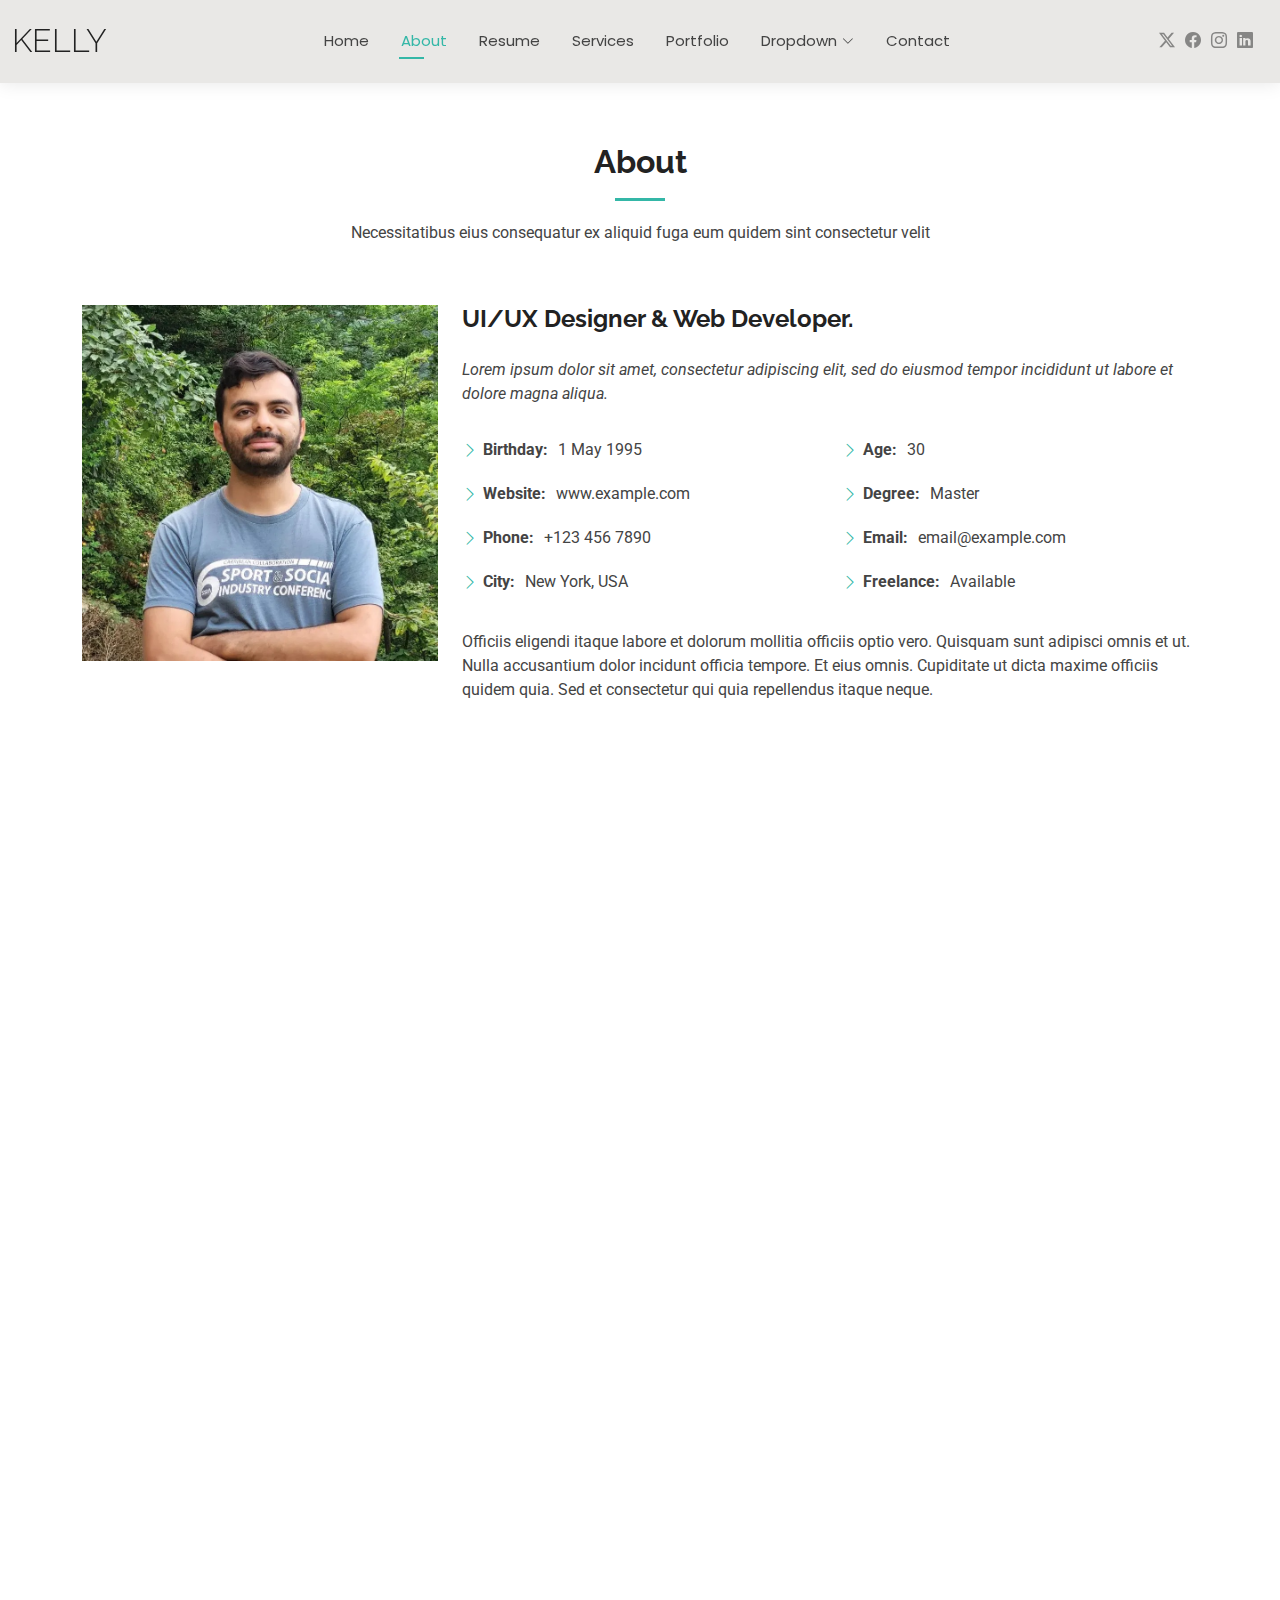
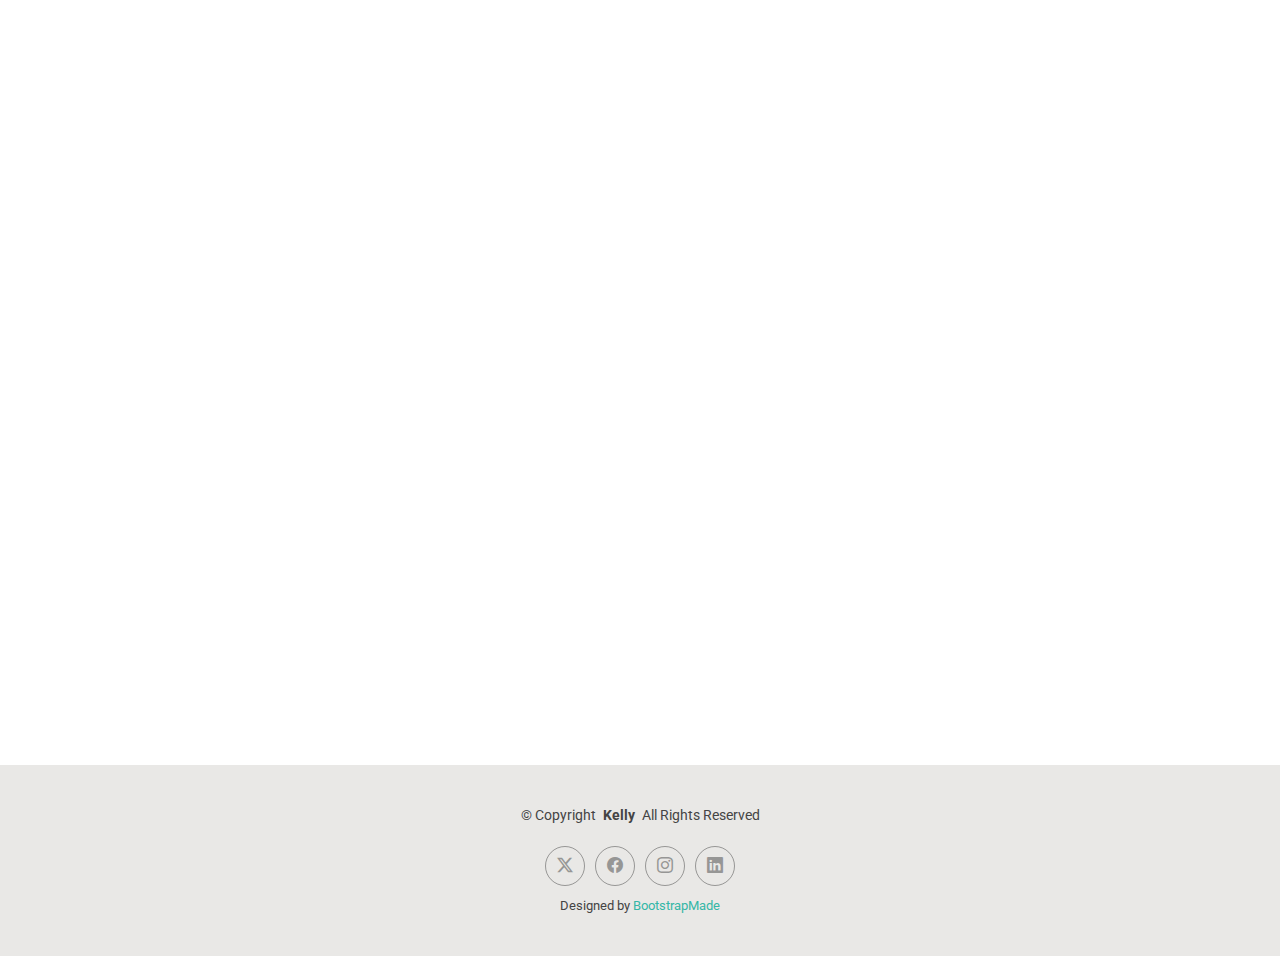
==== about.html @ cb3ef209 "." ====
<!DOCTYPE html>
<html lang="en">

<head>
  <meta charset="utf-8">
  <meta content="width=device-width, initial-scale=1.0" name="viewport">
  <title>About - Kelly Bootstrap Template</title>
  <meta name="description" content="">
  <meta name="keywords" content="">

  <!-- Favicons -->
  <link href="assets/img/favicon.png" rel="icon">
  <link href="assets/img/apple-touch-icon.png" rel="apple-touch-icon">

  <!-- Fonts -->
  <link href="https://fonts.googleapis.com" rel="preconnect">
  <link href="https://fonts.gstatic.com" rel="preconnect" crossorigin>
  <link href="https://fonts.googleapis.com/css2?family=Roboto:ital,wght@0,100;0,300;0,400;0,500;0,700;0,900;1,100;1,300;1,400;1,500;1,700;1,900&family=Poppins:ital,wght@0,100;0,200;0,300;0,400;0,500;0,600;0,700;0,800;0,900;1,100;1,200;1,300;1,400;1,500;1,600;1,700;1,800;1,900&family=Raleway:ital,wght@0,100;0,200;0,300;0,400;0,500;0,600;0,700;0,800;0,900;1,100;1,200;1,300;1,400;1,500;1,600;1,700;1,800;1,900&display=swap" rel="stylesheet">

  <!-- Vendor CSS Files -->
  <link href="assets/vendor/bootstrap/css/bootstrap.min.css" rel="stylesheet">
  <link href="assets/vendor/bootstrap-icons/bootstrap-icons.css" rel="stylesheet">
  <link href="assets/vendor/aos/aos.css" rel="stylesheet">
  <link href="assets/vendor/swiper/swiper-bundle.min.css" rel="stylesheet">
  <link href="assets/vendor/glightbox/css/glightbox.min.css" rel="stylesheet">

  <!-- Main CSS File -->
  <link href="assets/css/main.css" rel="stylesheet">

  <!-- =======================================================
  * Template Name: Kelly
  * Template URL: https://bootstrapmade.com/kelly-free-bootstrap-cv-resume-html-template/
  * Updated: Aug 07 2024 with Bootstrap v5.3.3
  * Author: BootstrapMade.com
  * License: https://bootstrapmade.com/license/
  ======================================================== -->
</head>

<body class="about-page">

  <header id="header" class="header d-flex align-items-center light-background sticky-top">
    <div class="container-fluid position-relative d-flex align-items-center justify-content-between">

      <a href="index.html" class="logo d-flex align-items-center me-auto me-xl-0">
        <!-- Uncomment the line below if you also wish to use an image logo -->
        <!-- <img src="assets/img/logo.png" alt=""> -->
        <h1 class="sitename">Kelly</h1>
      </a>

      <nav id="navmenu" class="navmenu">
        <ul>
          <li><a href="index.html">Home</a></li>
          <li><a href="about.html" class="active">About</a></li>
          <li><a href="resume.html">Resume</a></li>
          <li><a href="services.html">Services</a></li>
          <li><a href="portfolio.html">Portfolio</a></li>
          <li class="dropdown"><a href="#"><span>Dropdown</span> <i class="bi bi-chevron-down toggle-dropdown"></i></a>
            <ul>
              <li><a href="#">Dropdown 1</a></li>
              <li class="dropdown"><a href="#"><span>Deep Dropdown</span> <i class="bi bi-chevron-down toggle-dropdown"></i></a>
                <ul>
                  <li><a href="#">Deep Dropdown 1</a></li>
                  <li><a href="#">Deep Dropdown 2</a></li>
                  <li><a href="#">Deep Dropdown 3</a></li>
                  <li><a href="#">Deep Dropdown 4</a></li>
                  <li><a href="#">Deep Dropdown 5</a></li>
                </ul>
              </li>
              <li><a href="#">Dropdown 2</a></li>
              <li><a href="#">Dropdown 3</a></li>
              <li><a href="#">Dropdown 4</a></li>
            </ul>
          </li>
          <li><a href="contact.html">Contact</a></li>
        </ul>
        <i class="mobile-nav-toggle d-xl-none bi bi-list"></i>
      </nav>

      <div class="header-social-links">
        <a href="#" class="twitter"><i class="bi bi-twitter-x"></i></a>
        <a href="#" class="facebook"><i class="bi bi-facebook"></i></a>
        <a href="#" class="instagram"><i class="bi bi-instagram"></i></a>
        <a href="#" class="linkedin"><i class="bi bi-linkedin"></i></a>
      </div>

    </div>
  </header>

  <main class="main">

    <!-- About Section -->
    <section id="about" class="about section">

      <!-- Section Title -->
      <div class="container section-title" data-aos="fade-up">
        <h2>About</h2>
        <p>Necessitatibus eius consequatur ex aliquid fuga eum quidem sint consectetur velit</p>
      </div><!-- End Section Title -->

      <div class="container" data-aos="fade-up" data-aos-delay="100">

        <div class="row gy-4 justify-content-center">
          <div class="col-lg-4">
            <img src="assets/img/profile-img.jpg" class="img-fluid" alt="">
          </div>
          <div class="col-lg-8 content">
            <h2>UI/UX Designer &amp; Web Developer.</h2>
            <p class="fst-italic py-3">
              Lorem ipsum dolor sit amet, consectetur adipiscing elit, sed do eiusmod tempor incididunt ut labore et dolore
              magna aliqua.
            </p>
            <div class="row">
              <div class="col-lg-6">
                <ul>
                  <li><i class="bi bi-chevron-right"></i> <strong>Birthday:</strong> <span>1 May 1995</span></li>
                  <li><i class="bi bi-chevron-right"></i> <strong>Website:</strong> <span>www.example.com</span></li>
                  <li><i class="bi bi-chevron-right"></i> <strong>Phone:</strong> <span>+123 456 7890</span></li>
                  <li><i class="bi bi-chevron-right"></i> <strong>City:</strong> <span>New York, USA</span></li>
                </ul>
              </div>
              <div class="col-lg-6">
                <ul>
                  <li><i class="bi bi-chevron-right"></i> <strong>Age:</strong> <span>30</span></li>
                  <li><i class="bi bi-chevron-right"></i> <strong>Degree:</strong> <span>Master</span></li>
                  <li><i class="bi bi-chevron-right"></i> <strong>Email:</strong> <span>email@example.com</span></li>
                  <li><i class="bi bi-chevron-right"></i> <strong>Freelance:</strong> <span>Available</span></li>
                </ul>
              </div>
            </div>
            <p class="py-3">
              Officiis eligendi itaque labore et dolorum mollitia officiis optio vero. Quisquam sunt adipisci omnis et ut. Nulla accusantium dolor incidunt officia tempore. Et eius omnis.
              Cupiditate ut dicta maxime officiis quidem quia. Sed et consectetur qui quia repellendus itaque neque.
            </p>
          </div>
        </div>

      </div>

    </section><!-- /About Section -->

    <!-- Skills Section -->
    <section id="skills" class="skills section">

      <!-- Section Title -->
      <div class="container section-title" data-aos="fade-up">
        <h2>Skills</h2>
        <p>Necessitatibus eius consequatur ex aliquid fuga eum quidem sint consectetur velit</p>
      </div><!-- End Section Title -->

      <div class="container" data-aos="fade-up" data-aos-delay="100">

        <div class="row skills-content skills-animation">

          <div class="col-lg-6">

            <div class="progress">
              <span class="skill"><span>HTML</span> <i class="val">100%</i></span>
              <div class="progress-bar-wrap">
                <div class="progress-bar" role="progressbar" aria-valuenow="100" aria-valuemin="0" aria-valuemax="100"></div>
              </div>
            </div><!-- End Skills Item -->

            <div class="progress">
              <span class="skill"><span>CSS</span> <i class="val">90%</i></span>
              <div class="progress-bar-wrap">
                <div class="progress-bar" role="progressbar" aria-valuenow="90" aria-valuemin="0" aria-valuemax="100"></div>
              </div>
            </div><!-- End Skills Item -->

            <div class="progress">
              <span class="skill"><span>JavaScript</span> <i class="val">75%</i></span>
              <div class="progress-bar-wrap">
                <div class="progress-bar" role="progressbar" aria-valuenow="75" aria-valuemin="0" aria-valuemax="100"></div>
              </div>
            </div><!-- End Skills Item -->

          </div>

          <div class="col-lg-6">

            <div class="progress">
              <span class="skill"><span>PHP</span> <i class="val">80%</i></span>
              <div class="progress-bar-wrap">
                <div class="progress-bar" role="progressbar" aria-valuenow="80" aria-valuemin="0" aria-valuemax="100"></div>
              </div>
            </div><!-- End Skills Item -->

            <div class="progress">
              <span class="skill"><span>WordPress/CMS</span> <i class="val">90%</i></span>
              <div class="progress-bar-wrap">
                <div class="progress-bar" role="progressbar" aria-valuenow="90" aria-valuemin="0" aria-valuemax="100"></div>
              </div>
            </div><!-- End Skills Item -->

            <div class="progress">
              <span class="skill"><span>Photoshop</span> <i class="val">55%</i></span>
              <div class="progress-bar-wrap">
                <div class="progress-bar" role="progressbar" aria-valuenow="55" aria-valuemin="0" aria-valuemax="100"></div>
              </div>
            </div><!-- End Skills Item -->

          </div>

        </div>

      </div>

    </section><!-- /Skills Section -->

    <!-- Stats Section -->
    <section id="stats" class="stats section">

      <!-- Section Title -->
      <div class="container section-title" data-aos="fade-up">
        <h2>Facts</h2>
        <p>Necessitatibus eius consequatur ex aliquid fuga eum quidem sint consectetur velit</p>
      </div><!-- End Section Title -->

      <div class="container" data-aos="fade-up" data-aos-delay="100">

        <div class="row gy-4">

          <div class="col-lg-3 col-md-6">
            <div class="stats-item text-center w-100 h-100">
              <span data-purecounter-start="0" data-purecounter-end="232" data-purecounter-duration="1" class="purecounter"></span>
              <p>Clients</p>
            </div>
          </div><!-- End Stats Item -->

          <div class="col-lg-3 col-md-6">
            <div class="stats-item text-center w-100 h-100">
              <span data-purecounter-start="0" data-purecounter-end="521" data-purecounter-duration="1" class="purecounter"></span>
              <p>Projects</p>
            </div>
          </div><!-- End Stats Item -->

          <div class="col-lg-3 col-md-6">
            <div class="stats-item text-center w-100 h-100">
              <span data-purecounter-start="0" data-purecounter-end="1453" data-purecounter-duration="1" class="purecounter"></span>
              <p>Hours Of Support</p>
            </div>
          </div><!-- End Stats Item -->

          <div class="col-lg-3 col-md-6">
            <div class="stats-item text-center w-100 h-100">
              <span data-purecounter-start="0" data-purecounter-end="32" data-purecounter-duration="1" class="purecounter"></span>
              <p>Workers</p>
            </div>
          </div><!-- End Stats Item -->

        </div>

      </div>

    </section><!-- /Stats Section -->

    <!-- Testimonials Section -->
    <section id="testimonials" class="testimonials section">

      <!-- Section Title -->
      <div class="container section-title" data-aos="fade-up">
        <h2>Testimonials</h2>
        <p>Necessitatibus eius consequatur ex aliquid fuga eum quidem sint consectetur velit</p>
      </div><!-- End Section Title -->

      <div class="container" data-aos="fade-up" data-aos-delay="100">

        <div class="swiper init-swiper">
          <script type="application/json" class="swiper-config">
            {
              "loop": true,
              "speed": 600,
              "autoplay": {
                "delay": 5000
              },
              "slidesPerView": "auto",
              "pagination": {
                "el": ".swiper-pagination",
                "type": "bullets",
                "clickable": true
              }
            }
          </script>
          <div class="swiper-wrapper">

            <div class="swiper-slide">
              <div class="testimonial-item">
                <img src="assets/img/testimonials/testimonials-1.jpg" class="testimonial-img" alt="">
                <h3>Saul Goodman</h3>
                <h4>Ceo &amp; Founder</h4>
                <div class="stars">
                  <i class="bi bi-star-fill"></i><i class="bi bi-star-fill"></i><i class="bi bi-star-fill"></i><i class="bi bi-star-fill"></i><i class="bi bi-star-fill"></i>
                </div>
                <p>
                  <i class="bi bi-quote quote-icon-left"></i>
                  <span>Proin iaculis purus consequat sem cure digni ssim donec porttitora entum suscipit rhoncus. Accusantium quam, ultricies eget id, aliquam eget nibh et. Maecen aliquam, risus at semper.</span>
                  <i class="bi bi-quote quote-icon-right"></i>
                </p>
              </div>
            </div><!-- End testimonial item -->

            <div class="swiper-slide">
              <div class="testimonial-item">
                <img src="assets/img/testimonials/testimonials-2.jpg" class="testimonial-img" alt="">
                <h3>Sara Wilsson</h3>
                <h4>Designer</h4>
                <div class="stars">
                  <i class="bi bi-star-fill"></i><i class="bi bi-star-fill"></i><i class="bi bi-star-fill"></i><i class="bi bi-star-fill"></i><i class="bi bi-star-fill"></i>
                </div>
                <p>
                  <i class="bi bi-quote quote-icon-left"></i>
                  <span>Export tempor illum tamen malis malis eram quae irure esse labore quem cillum quid cillum eram malis quorum velit fore eram velit sunt aliqua noster fugiat irure amet legam anim culpa.</span>
                  <i class="bi bi-quote quote-icon-right"></i>
                </p>
              </div>
            </div><!-- End testimonial item -->

            <div class="swiper-slide">
              <div class="testimonial-item">
                <img src="assets/img/testimonials/testimonials-3.jpg" class="testimonial-img" alt="">
                <h3>Jena Karlis</h3>
                <h4>Store Owner</h4>
                <div class="stars">
                  <i class="bi bi-star-fill"></i><i class="bi bi-star-fill"></i><i class="bi bi-star-fill"></i><i class="bi bi-star-fill"></i><i class="bi bi-star-fill"></i>
                </div>
                <p>
                  <i class="bi bi-quote quote-icon-left"></i>
                  <span>Enim nisi quem export duis labore cillum quae magna enim sint quorum nulla quem veniam duis minim tempor labore quem eram duis noster aute amet eram fore quis sint minim.</span>
                  <i class="bi bi-quote quote-icon-right"></i>
                </p>
              </div>
            </div><!-- End testimonial item -->

            <div class="swiper-slide">
              <div class="testimonial-item">
                <img src="assets/img/testimonials/testimonials-4.jpg" class="testimonial-img" alt="">
                <h3>Matt Brandon</h3>
                <h4>Freelancer</h4>
                <div class="stars">
                  <i class="bi bi-star-fill"></i><i class="bi bi-star-fill"></i><i class="bi bi-star-fill"></i><i class="bi bi-star-fill"></i><i class="bi bi-star-fill"></i>
                </div>
                <p>
                  <i class="bi bi-quote quote-icon-left"></i>
                  <span>Fugiat enim eram quae cillum dolore dolor amet nulla culpa multos export minim fugiat minim velit minim dolor enim duis veniam ipsum anim magna sunt elit fore quem dolore labore illum veniam.</span>
                  <i class="bi bi-quote quote-icon-right"></i>
                </p>
              </div>
            </div><!-- End testimonial item -->

            <div class="swiper-slide">
              <div class="testimonial-item">
                <img src="assets/img/testimonials/testimonials-5.jpg" class="testimonial-img" alt="">
                <h3>John Larson</h3>
                <h4>Entrepreneur</h4>
                <div class="stars">
                  <i class="bi bi-star-fill"></i><i class="bi bi-star-fill"></i><i class="bi bi-star-fill"></i><i class="bi bi-star-fill"></i><i class="bi bi-star-fill"></i>
                </div>
                <p>
                  <i class="bi bi-quote quote-icon-left"></i>
                  <span>Quis quorum aliqua sint quem legam fore sunt eram irure aliqua veniam tempor noster veniam enim culpa labore duis sunt culpa nulla illum cillum fugiat legam esse veniam culpa fore nisi cillum quid.</span>
                  <i class="bi bi-quote quote-icon-right"></i>
                </p>
              </div>
            </div><!-- End testimonial item -->

          </div>
          <div class="swiper-pagination"></div>
        </div>

      </div>

    </section><!-- /Testimonials Section -->

  </main>

  <footer id="footer" class="footer light-background">

    <div class="container">
      <div class="copyright text-center ">
        <p>© <span>Copyright</span> <strong class="px-1 sitename">Kelly</strong> <span>All Rights Reserved<br></span></p>
      </div>
      <div class="social-links d-flex justify-content-center">
        <a href=""><i class="bi bi-twitter-x"></i></a>
        <a href=""><i class="bi bi-facebook"></i></a>
        <a href=""><i class="bi bi-instagram"></i></a>
        <a href=""><i class="bi bi-linkedin"></i></a>
      </div>
      <div class="credits">
        <!-- All the links in the footer should remain intact. -->
        <!-- You can delete the links only if you've purchased the pro version. -->
        <!-- Licensing information: https://bootstrapmade.com/license/ -->
        <!-- Purchase the pro version with working PHP/AJAX contact form: [buy-url] -->
        Designed by <a href="https://bootstrapmade.com/">BootstrapMade</a>
      </div>
    </div>

  </footer>

  <!-- Scroll Top -->
  <a href="#" id="scroll-top" class="scroll-top d-flex align-items-center justify-content-center"><i class="bi bi-arrow-up-short"></i></a>

  <!-- Preloader -->
  <div id="preloader"></div>

  <!-- Vendor JS Files -->
  <script src="assets/vendor/bootstrap/js/bootstrap.bundle.min.js"></script>
  <script src="assets/vendor/php-email-form/validate.js"></script>
  <script src="assets/vendor/aos/aos.js"></script>
  <script src="assets/vendor/waypoints/noframework.waypoints.js"></script>
  <script src="assets/vendor/purecounter/purecounter_vanilla.js"></script>
  <script src="assets/vendor/swiper/swiper-bundle.min.js"></script>
  <script src="assets/vendor/glightbox/js/glightbox.min.js"></script>
  <script src="assets/vendor/imagesloaded/imagesloaded.pkgd.min.js"></script>
  <script src="assets/vendor/isotope-layout/isotope.pkgd.min.js"></script>

  <!-- Main JS File -->
  <script src="assets/js/main.js"></script>

</body>

</html>
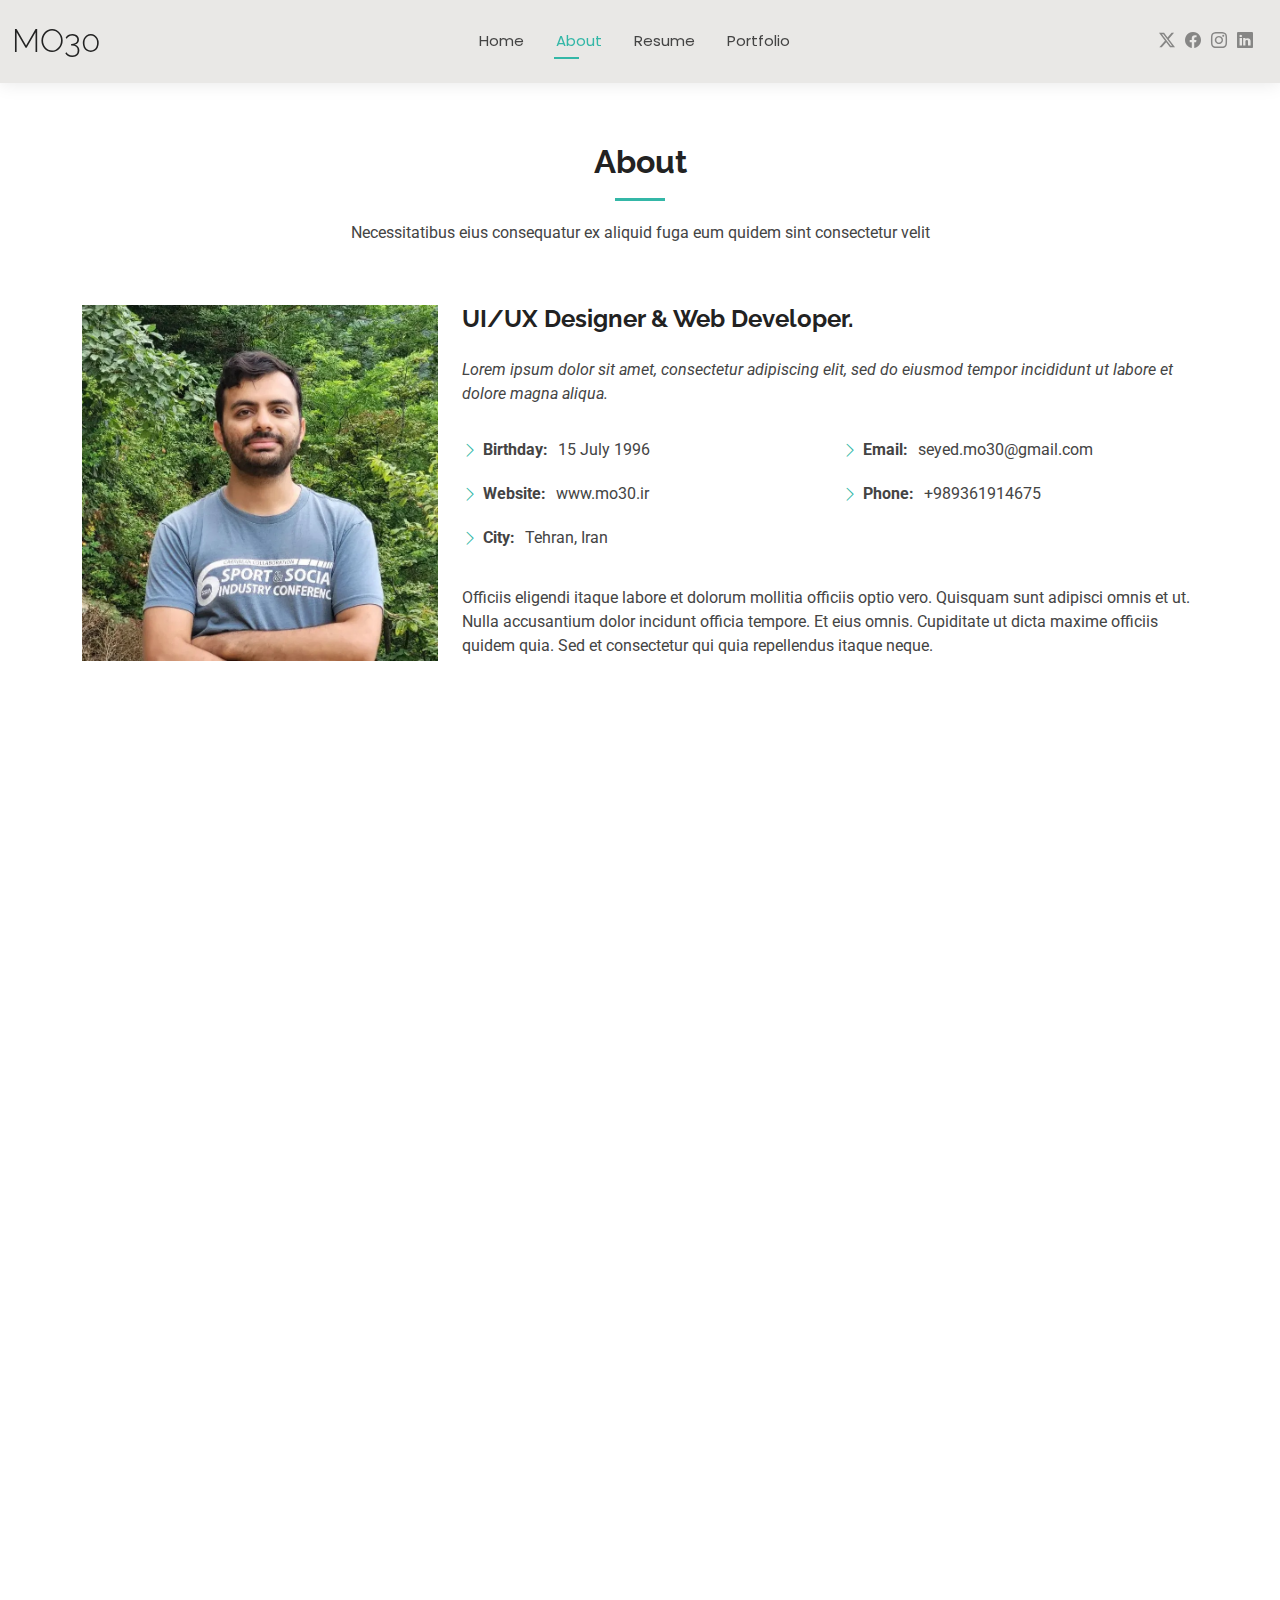
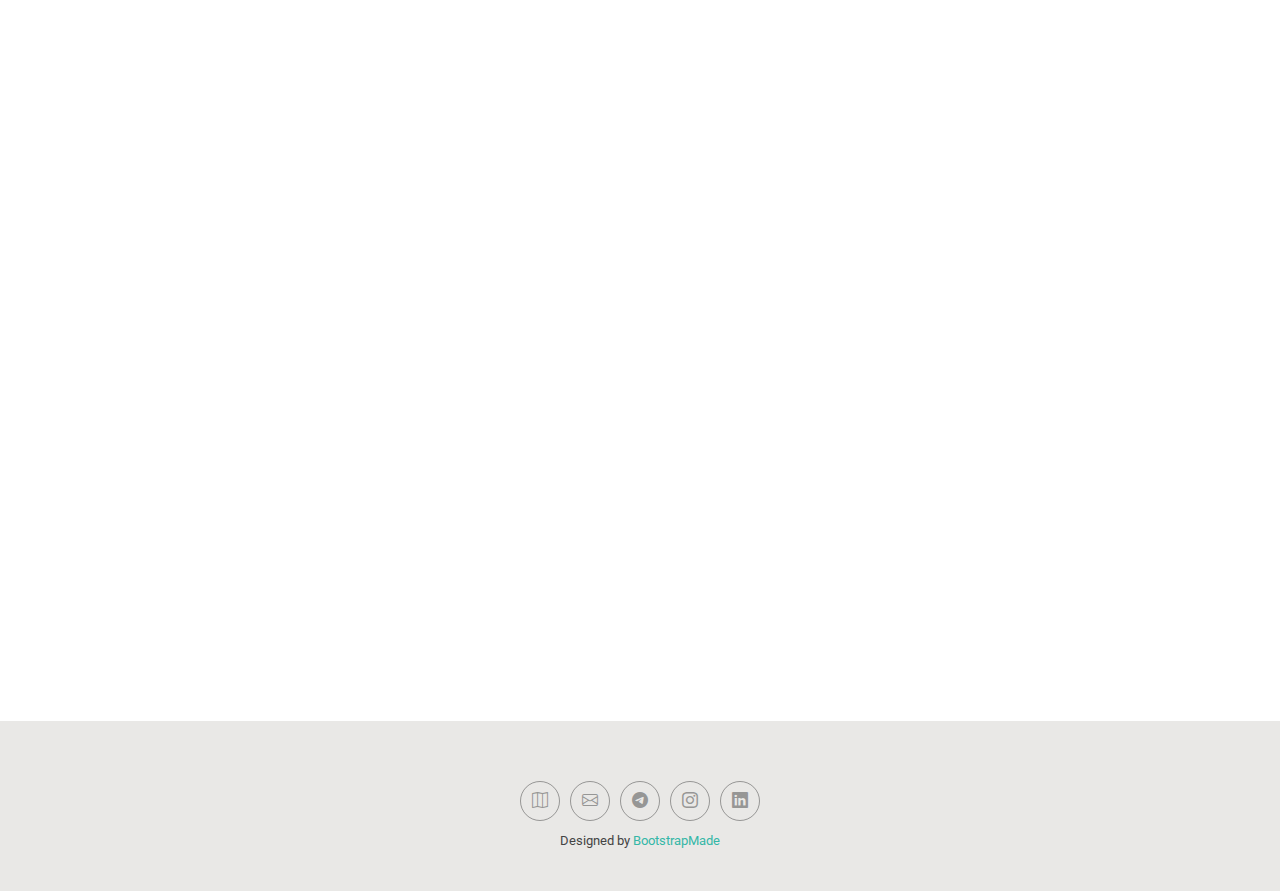
==== commit 90eaa845: "update resume" ====
--- a/about.html
+++ b/about.html
@@ -4,7 +4,7 @@
 <head>
   <meta charset="utf-8">
   <meta content="width=device-width, initial-scale=1.0" name="viewport">
-  <title>About - Kelly Bootstrap Template</title>
+  <title>About - MO30  Page</title>
   <meta name="description" content="">
   <meta name="keywords" content="">
 
@@ -28,9 +28,9 @@
   <link href="assets/css/main.css" rel="stylesheet">
 
   <!-- =======================================================
-  * Template Name: Kelly
-  * Template URL: https://bootstrapmade.com/kelly-free-bootstrap-cv-resume-html-template/
-  * Updated: Aug 07 2024 with Bootstrap v5.3.3
+  * Page Name: MO30
+  * Page URL: https://bootstrapmade.com/MO30-free-bootstrap-cv-resume-html-template/
+  * Updated: Aug 07 2024 with  v5.3.3
   * Author: BootstrapMade.com
   * License: https://bootstrapmade.com/license/
   ======================================================== -->
@@ -44,7 +44,7 @@
       <a href="index.html" class="logo d-flex align-items-center me-auto me-xl-0">
         <!-- Uncomment the line below if you also wish to use an image logo -->
         <!-- <img src="assets/img/logo.png" alt=""> -->
-        <h1 class="sitename">Kelly</h1>
+        <h1 class="sitename">MO30</h1>
       </a>
 
       <nav id="navmenu" class="navmenu">
@@ -52,26 +52,10 @@
           <li><a href="index.html">Home</a></li>
           <li><a href="about.html" class="active">About</a></li>
           <li><a href="resume.html">Resume</a></li>
-          <li><a href="services.html">Services</a></li>
+           
           <li><a href="portfolio.html">Portfolio</a></li>
-          <li class="dropdown"><a href="#"><span>Dropdown</span> <i class="bi bi-chevron-down toggle-dropdown"></i></a>
-            <ul>
-              <li><a href="#">Dropdown 1</a></li>
-              <li class="dropdown"><a href="#"><span>Deep Dropdown</span> <i class="bi bi-chevron-down toggle-dropdown"></i></a>
-                <ul>
-                  <li><a href="#">Deep Dropdown 1</a></li>
-                  <li><a href="#">Deep Dropdown 2</a></li>
-                  <li><a href="#">Deep Dropdown 3</a></li>
-                  <li><a href="#">Deep Dropdown 4</a></li>
-                  <li><a href="#">Deep Dropdown 5</a></li>
-                </ul>
-              </li>
-              <li><a href="#">Dropdown 2</a></li>
-              <li><a href="#">Dropdown 3</a></li>
-              <li><a href="#">Dropdown 4</a></li>
-            </ul>
-          </li>
-          <li><a href="contact.html">Contact</a></li>
+ 
+           
         </ul>
         <i class="mobile-nav-toggle d-xl-none bi bi-list"></i>
       </nav>
@@ -112,18 +96,17 @@
             <div class="row">
               <div class="col-lg-6">
                 <ul>
-                  <li><i class="bi bi-chevron-right"></i> <strong>Birthday:</strong> <span>1 May 1995</span></li>
-                  <li><i class="bi bi-chevron-right"></i> <strong>Website:</strong> <span>www.example.com</span></li>
-                  <li><i class="bi bi-chevron-right"></i> <strong>Phone:</strong> <span>+123 456 7890</span></li>
-                  <li><i class="bi bi-chevron-right"></i> <strong>City:</strong> <span>New York, USA</span></li>
+                  <li><i class="bi bi-chevron-right"></i> <strong>Birthday:</strong> <span>15 July 1996</span></li>
+                  <li><i class="bi bi-chevron-right"></i> <strong>Website:</strong> <span>www.mo30.ir</span></li>
+                  <li><i class="bi bi-chevron-right"></i> <strong>City:</strong> <span>Tehran, Iran</span></li>
                 </ul>
               </div>
               <div class="col-lg-6">
                 <ul>
-                  <li><i class="bi bi-chevron-right"></i> <strong>Age:</strong> <span>30</span></li>
-                  <li><i class="bi bi-chevron-right"></i> <strong>Degree:</strong> <span>Master</span></li>
-                  <li><i class="bi bi-chevron-right"></i> <strong>Email:</strong> <span>email@example.com</span></li>
-                  <li><i class="bi bi-chevron-right"></i> <strong>Freelance:</strong> <span>Available</span></li>
+            
+                  <li><i class="bi bi-chevron-right"></i> <strong>Email:</strong> <span>seyed.mo30@gmail.com</span></li>
+                  <li><i class="bi bi-chevron-right"></i> <strong>Phone:</strong> <span>+989361914675</span></li>
+
                 </ul>
               </div>
             </div>
@@ -376,14 +359,14 @@
   <footer id="footer" class="footer light-background">
 
     <div class="container">
-      <div class="copyright text-center ">
-        <p>© <span>Copyright</span> <strong class="px-1 sitename">Kelly</strong> <span>All Rights Reserved<br></span></p>
-      </div>
+ 
+     
       <div class="social-links d-flex justify-content-center">
-        <a href=""><i class="bi bi-twitter-x"></i></a>
-        <a href=""><i class="bi bi-facebook"></i></a>
-        <a href=""><i class="bi bi-instagram"></i></a>
-        <a href=""><i class="bi bi-linkedin"></i></a>
+        <a href="https://www.wikiloc.com/wikiloc/user.do?id=6626460"><i class="bi bi-map"></i></a>
+        <a href="seyed.mo30@gmail.com"><i class="bi bi-envelope"></i></a>
+        <a href="https://t.me/seyed_mo30"><i class="bi bi-telegram"></i></a>
+        <a href="https://instagram.com/seyedmo30"><i class="bi bi-instagram"></i></a>
+        <a href="https://www.linkedin.com/in/mo30/"><i class="bi bi-linkedin"></i></a>
       </div>
       <div class="credits">
         <!-- All the links in the footer should remain intact. -->
--- a/assets/css/main.css
+++ b/assets/css/main.css
@@ -1,6 +1,6 @@
 /**
-* Template Name: Kelly
-* Template URL: https://bootstrapmade.com/kelly-free-bootstrap-cv-resume-html-template/
+* Template Name: MO30
+* Template URL: https://bootstrapmade.com/MO30-free-bootstrap-cv-resume-html-template/
 * Updated: Aug 07 2024 with Bootstrap v5.3.3
 * Author: BootstrapMade.com
 * License: https://bootstrapmade.com/license/
@@ -716,6 +716,8 @@
 }
 
 .hero .container {
+  margin-top: -300px;
+  color: rgb(255, 255, 255);
   position: relative;
   z-index: 3;
 }
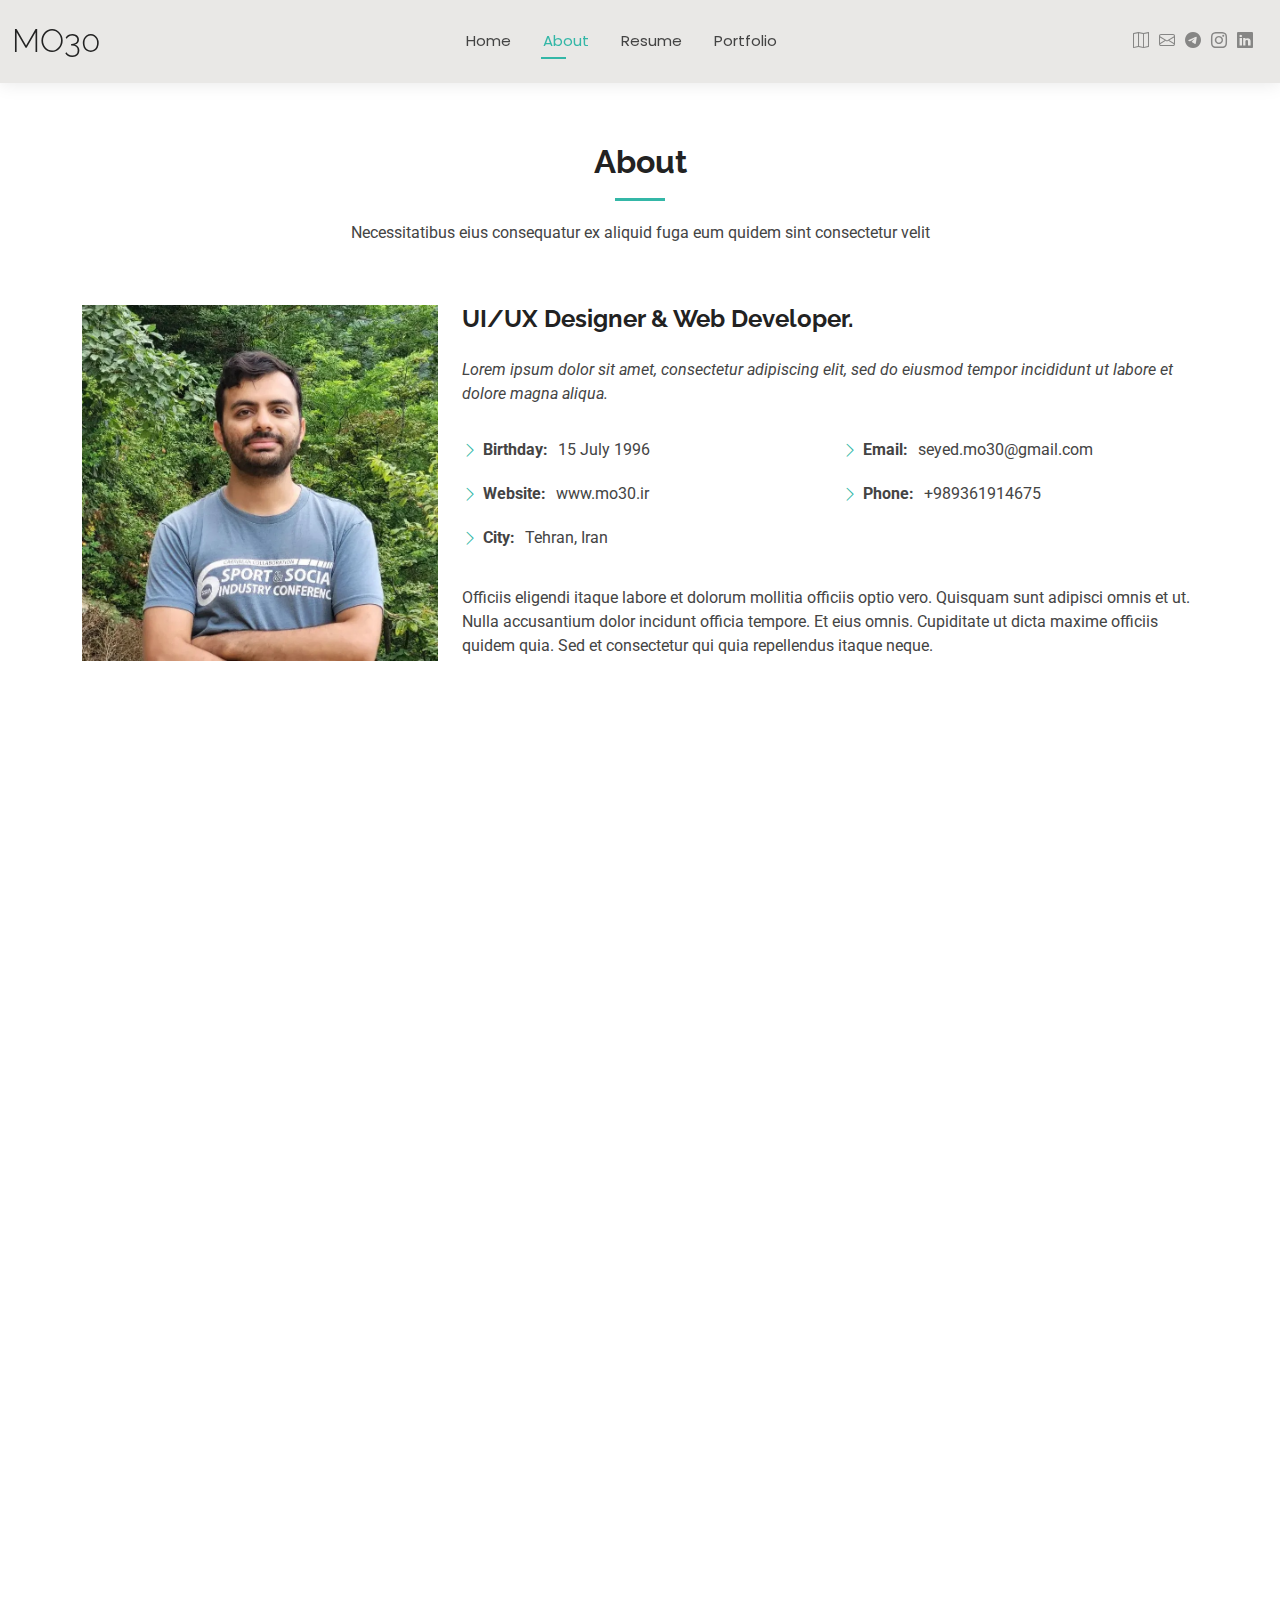
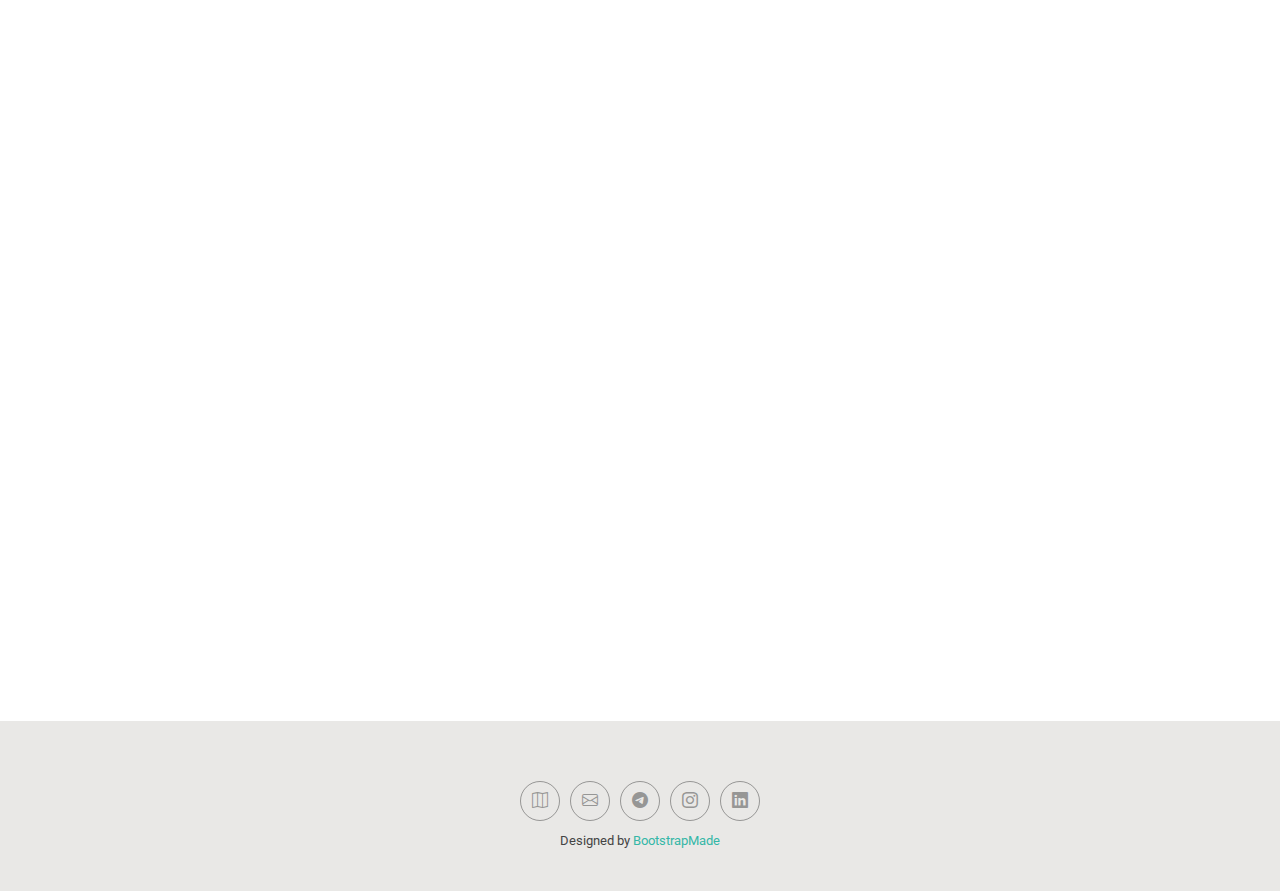
==== commit 8785bf4e: "update font color" ====
--- a/about.html
+++ b/about.html
@@ -61,10 +61,11 @@
       </nav>
 
       <div class="header-social-links">
-        <a href="#" class="twitter"><i class="bi bi-twitter-x"></i></a>
-        <a href="#" class="facebook"><i class="bi bi-facebook"></i></a>
-        <a href="#" class="instagram"><i class="bi bi-instagram"></i></a>
-        <a href="#" class="linkedin"><i class="bi bi-linkedin"></i></a>
+        <a href="https://www.wikiloc.com/wikiloc/user.do?id=6626460"><i class="bi bi-map"></i></a>
+        <a href="seyed.mo30@gmail.com"><i class="bi bi-envelope"></i></a>
+        <a href="https://t.me/seyed_mo30"><i class="bi bi-telegram"></i></a>
+        <a href="https://instagram.com/seyedmo30"><i class="bi bi-instagram"></i></a>
+        <a href="https://www.linkedin.com/in/mo30/"><i class="bi bi-linkedin"></i></a>
       </div>
 
     </div>
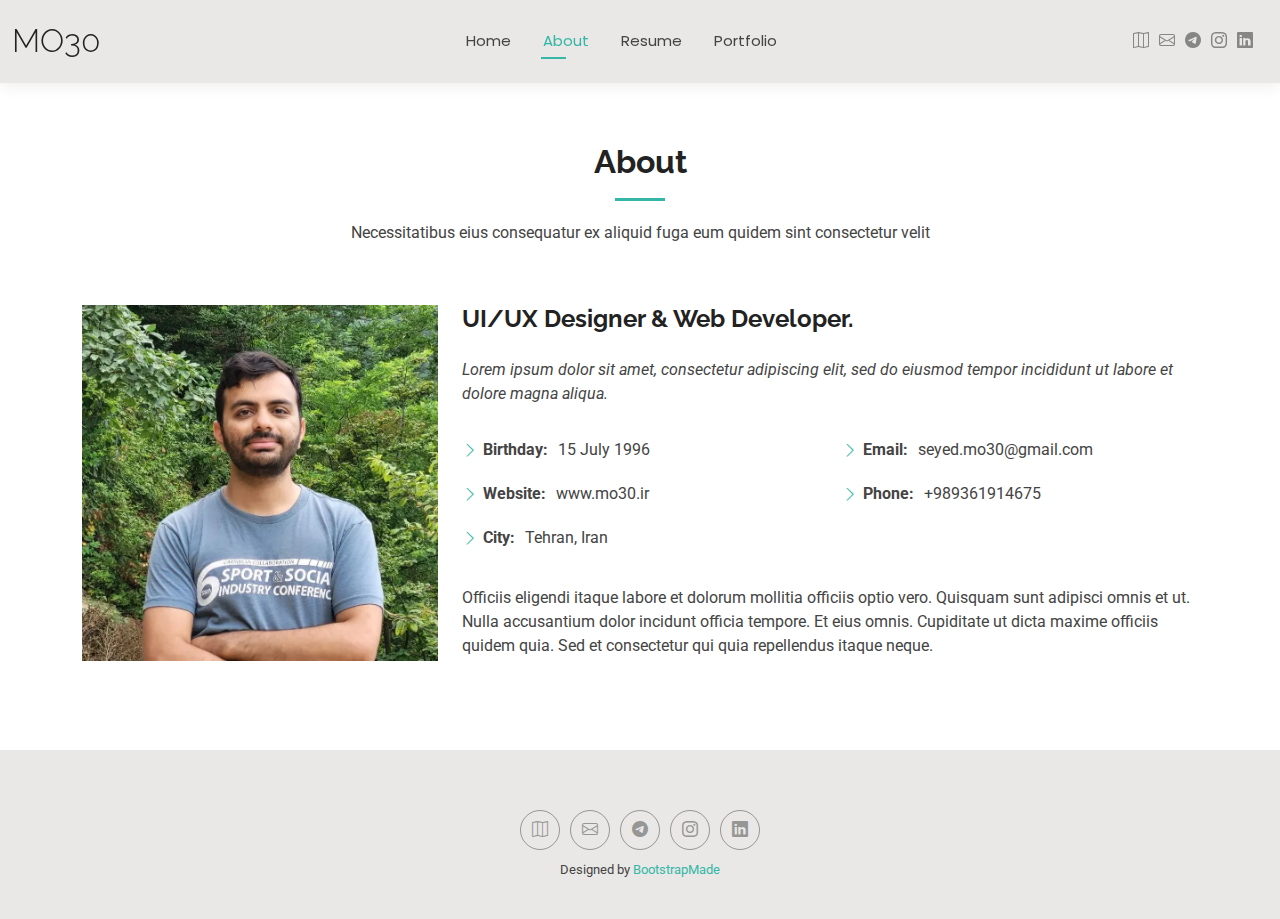
==== commit b1bca3c0: "." ====
--- a/about.html
+++ b/about.html
@@ -122,238 +122,6 @@
 
     </section><!-- /About Section -->
 
-    <!-- Skills Section -->
-    <section id="skills" class="skills section">
-
-      <!-- Section Title -->
-      <div class="container section-title" data-aos="fade-up">
-        <h2>Skills</h2>
-        <p>Necessitatibus eius consequatur ex aliquid fuga eum quidem sint consectetur velit</p>
-      </div><!-- End Section Title -->
-
-      <div class="container" data-aos="fade-up" data-aos-delay="100">
-
-        <div class="row skills-content skills-animation">
-
-          <div class="col-lg-6">
-
-            <div class="progress">
-              <span class="skill"><span>HTML</span> <i class="val">100%</i></span>
-              <div class="progress-bar-wrap">
-                <div class="progress-bar" role="progressbar" aria-valuenow="100" aria-valuemin="0" aria-valuemax="100"></div>
-              </div>
-            </div><!-- End Skills Item -->
-
-            <div class="progress">
-              <span class="skill"><span>CSS</span> <i class="val">90%</i></span>
-              <div class="progress-bar-wrap">
-                <div class="progress-bar" role="progressbar" aria-valuenow="90" aria-valuemin="0" aria-valuemax="100"></div>
-              </div>
-            </div><!-- End Skills Item -->
-
-            <div class="progress">
-              <span class="skill"><span>JavaScript</span> <i class="val">75%</i></span>
-              <div class="progress-bar-wrap">
-                <div class="progress-bar" role="progressbar" aria-valuenow="75" aria-valuemin="0" aria-valuemax="100"></div>
-              </div>
-            </div><!-- End Skills Item -->
-
-          </div>
-
-          <div class="col-lg-6">
-
-            <div class="progress">
-              <span class="skill"><span>PHP</span> <i class="val">80%</i></span>
-              <div class="progress-bar-wrap">
-                <div class="progress-bar" role="progressbar" aria-valuenow="80" aria-valuemin="0" aria-valuemax="100"></div>
-              </div>
-            </div><!-- End Skills Item -->
-
-            <div class="progress">
-              <span class="skill"><span>WordPress/CMS</span> <i class="val">90%</i></span>
-              <div class="progress-bar-wrap">
-                <div class="progress-bar" role="progressbar" aria-valuenow="90" aria-valuemin="0" aria-valuemax="100"></div>
-              </div>
-            </div><!-- End Skills Item -->
-
-            <div class="progress">
-              <span class="skill"><span>Photoshop</span> <i class="val">55%</i></span>
-              <div class="progress-bar-wrap">
-                <div class="progress-bar" role="progressbar" aria-valuenow="55" aria-valuemin="0" aria-valuemax="100"></div>
-              </div>
-            </div><!-- End Skills Item -->
-
-          </div>
-
-        </div>
-
-      </div>
-
-    </section><!-- /Skills Section -->
-
-    <!-- Stats Section -->
-    <section id="stats" class="stats section">
-
-      <!-- Section Title -->
-      <div class="container section-title" data-aos="fade-up">
-        <h2>Facts</h2>
-        <p>Necessitatibus eius consequatur ex aliquid fuga eum quidem sint consectetur velit</p>
-      </div><!-- End Section Title -->
-
-      <div class="container" data-aos="fade-up" data-aos-delay="100">
-
-        <div class="row gy-4">
-
-          <div class="col-lg-3 col-md-6">
-            <div class="stats-item text-center w-100 h-100">
-              <span data-purecounter-start="0" data-purecounter-end="232" data-purecounter-duration="1" class="purecounter"></span>
-              <p>Clients</p>
-            </div>
-          </div><!-- End Stats Item -->
-
-          <div class="col-lg-3 col-md-6">
-            <div class="stats-item text-center w-100 h-100">
-              <span data-purecounter-start="0" data-purecounter-end="521" data-purecounter-duration="1" class="purecounter"></span>
-              <p>Projects</p>
-            </div>
-          </div><!-- End Stats Item -->
-
-          <div class="col-lg-3 col-md-6">
-            <div class="stats-item text-center w-100 h-100">
-              <span data-purecounter-start="0" data-purecounter-end="1453" data-purecounter-duration="1" class="purecounter"></span>
-              <p>Hours Of Support</p>
-            </div>
-          </div><!-- End Stats Item -->
-
-          <div class="col-lg-3 col-md-6">
-            <div class="stats-item text-center w-100 h-100">
-              <span data-purecounter-start="0" data-purecounter-end="32" data-purecounter-duration="1" class="purecounter"></span>
-              <p>Workers</p>
-            </div>
-          </div><!-- End Stats Item -->
-
-        </div>
-
-      </div>
-
-    </section><!-- /Stats Section -->
-
-    <!-- Testimonials Section -->
-    <section id="testimonials" class="testimonials section">
-
-      <!-- Section Title -->
-      <div class="container section-title" data-aos="fade-up">
-        <h2>Testimonials</h2>
-        <p>Necessitatibus eius consequatur ex aliquid fuga eum quidem sint consectetur velit</p>
-      </div><!-- End Section Title -->
-
-      <div class="container" data-aos="fade-up" data-aos-delay="100">
-
-        <div class="swiper init-swiper">
-          <script type="application/json" class="swiper-config">
-            {
-              "loop": true,
-              "speed": 600,
-              "autoplay": {
-                "delay": 5000
-              },
-              "slidesPerView": "auto",
-              "pagination": {
-                "el": ".swiper-pagination",
-                "type": "bullets",
-                "clickable": true
-              }
-            }
-          </script>
-          <div class="swiper-wrapper">
-
-            <div class="swiper-slide">
-              <div class="testimonial-item">
-                <img src="assets/img/testimonials/testimonials-1.jpg" class="testimonial-img" alt="">
-                <h3>Saul Goodman</h3>
-                <h4>Ceo &amp; Founder</h4>
-                <div class="stars">
-                  <i class="bi bi-star-fill"></i><i class="bi bi-star-fill"></i><i class="bi bi-star-fill"></i><i class="bi bi-star-fill"></i><i class="bi bi-star-fill"></i>
-                </div>
-                <p>
-                  <i class="bi bi-quote quote-icon-left"></i>
-                  <span>Proin iaculis purus consequat sem cure digni ssim donec porttitora entum suscipit rhoncus. Accusantium quam, ultricies eget id, aliquam eget nibh et. Maecen aliquam, risus at semper.</span>
-                  <i class="bi bi-quote quote-icon-right"></i>
-                </p>
-              </div>
-            </div><!-- End testimonial item -->
-
-            <div class="swiper-slide">
-              <div class="testimonial-item">
-                <img src="assets/img/testimonials/testimonials-2.jpg" class="testimonial-img" alt="">
-                <h3>Sara Wilsson</h3>
-                <h4>Designer</h4>
-                <div class="stars">
-                  <i class="bi bi-star-fill"></i><i class="bi bi-star-fill"></i><i class="bi bi-star-fill"></i><i class="bi bi-star-fill"></i><i class="bi bi-star-fill"></i>
-                </div>
-                <p>
-                  <i class="bi bi-quote quote-icon-left"></i>
-                  <span>Export tempor illum tamen malis malis eram quae irure esse labore quem cillum quid cillum eram malis quorum velit fore eram velit sunt aliqua noster fugiat irure amet legam anim culpa.</span>
-                  <i class="bi bi-quote quote-icon-right"></i>
-                </p>
-              </div>
-            </div><!-- End testimonial item -->
-
-            <div class="swiper-slide">
-              <div class="testimonial-item">
-                <img src="assets/img/testimonials/testimonials-3.jpg" class="testimonial-img" alt="">
-                <h3>Jena Karlis</h3>
-                <h4>Store Owner</h4>
-                <div class="stars">
-                  <i class="bi bi-star-fill"></i><i class="bi bi-star-fill"></i><i class="bi bi-star-fill"></i><i class="bi bi-star-fill"></i><i class="bi bi-star-fill"></i>
-                </div>
-                <p>
-                  <i class="bi bi-quote quote-icon-left"></i>
-                  <span>Enim nisi quem export duis labore cillum quae magna enim sint quorum nulla quem veniam duis minim tempor labore quem eram duis noster aute amet eram fore quis sint minim.</span>
-                  <i class="bi bi-quote quote-icon-right"></i>
-                </p>
-              </div>
-            </div><!-- End testimonial item -->
-
-            <div class="swiper-slide">
-              <div class="testimonial-item">
-                <img src="assets/img/testimonials/testimonials-4.jpg" class="testimonial-img" alt="">
-                <h3>Matt Brandon</h3>
-                <h4>Freelancer</h4>
-                <div class="stars">
-                  <i class="bi bi-star-fill"></i><i class="bi bi-star-fill"></i><i class="bi bi-star-fill"></i><i class="bi bi-star-fill"></i><i class="bi bi-star-fill"></i>
-                </div>
-                <p>
-                  <i class="bi bi-quote quote-icon-left"></i>
-                  <span>Fugiat enim eram quae cillum dolore dolor amet nulla culpa multos export minim fugiat minim velit minim dolor enim duis veniam ipsum anim magna sunt elit fore quem dolore labore illum veniam.</span>
-                  <i class="bi bi-quote quote-icon-right"></i>
-                </p>
-              </div>
-            </div><!-- End testimonial item -->
-
-            <div class="swiper-slide">
-              <div class="testimonial-item">
-                <img src="assets/img/testimonials/testimonials-5.jpg" class="testimonial-img" alt="">
-                <h3>John Larson</h3>
-                <h4>Entrepreneur</h4>
-                <div class="stars">
-                  <i class="bi bi-star-fill"></i><i class="bi bi-star-fill"></i><i class="bi bi-star-fill"></i><i class="bi bi-star-fill"></i><i class="bi bi-star-fill"></i>
-                </div>
-                <p>
-                  <i class="bi bi-quote quote-icon-left"></i>
-                  <span>Quis quorum aliqua sint quem legam fore sunt eram irure aliqua veniam tempor noster veniam enim culpa labore duis sunt culpa nulla illum cillum fugiat legam esse veniam culpa fore nisi cillum quid.</span>
-                  <i class="bi bi-quote quote-icon-right"></i>
-                </p>
-              </div>
-            </div><!-- End testimonial item -->
-
-          </div>
-          <div class="swiper-pagination"></div>
-        </div>
-
-      </div>
-
-    </section><!-- /Testimonials Section -->
 
   </main>
 
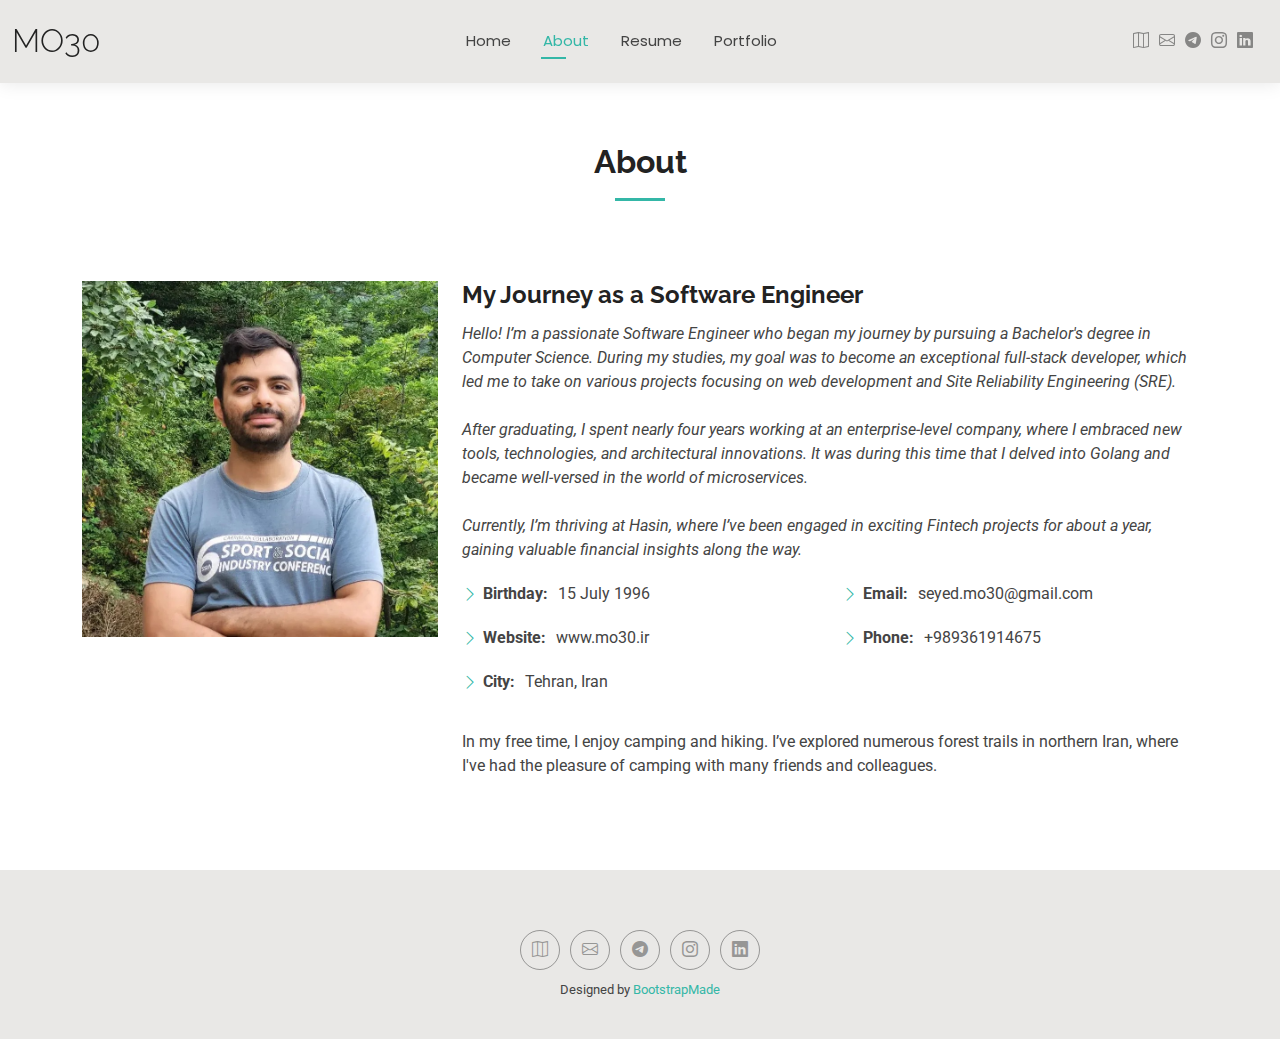
==== commit 20e51bc6: "." ====
--- a/about.html
+++ b/about.html
@@ -79,8 +79,7 @@
       <!-- Section Title -->
       <div class="container section-title" data-aos="fade-up">
         <h2>About</h2>
-        <p>Necessitatibus eius consequatur ex aliquid fuga eum quidem sint consectetur velit</p>
-      </div><!-- End Section Title -->
+       </div><!-- End Section Title -->
 
       <div class="container" data-aos="fade-up" data-aos-delay="100">
 
@@ -89,11 +88,25 @@
             <img src="assets/img/profile-img.jpg" class="img-fluid" alt="">
           </div>
           <div class="col-lg-8 content">
-            <h2>UI/UX Designer &amp; Web Developer.</h2>
-            <p class="fst-italic py-3">
-              Lorem ipsum dolor sit amet, consectetur adipiscing elit, sed do eiusmod tempor incididunt ut labore et dolore
-              magna aliqua.
+            <h2>My Journey as a Software Engineer</h2>
+            <p class="fst-italic py-1">
+              Hello! I’m a passionate Software Engineer who began my journey by pursuing a Bachelor's degree in Computer Science. During my studies, my goal was to become an exceptional full-stack developer, which led me to take on various projects focusing on web development and Site Reliability Engineering (SRE).    </p>
+
+            <p class="fst-italic py-1">
+              After graduating, I spent nearly four years working at an enterprise-level company, where I embraced new tools, technologies, and architectural innovations. It was during this time that I delved into Golang and became well-versed in the world of microservices.
             </p>
+
+            
+            <p class="fst-italic py-1">
+                  
+              Currently, I’m thriving at Hasin, where I’ve been engaged in exciting Fintech projects for about a year, gaining valuable financial insights along the way.
+          </p>
+
+
+         
+
+
+           </p>
             <div class="row">
               <div class="col-lg-6">
                 <ul>
@@ -112,8 +125,7 @@
               </div>
             </div>
             <p class="py-3">
-              Officiis eligendi itaque labore et dolorum mollitia officiis optio vero. Quisquam sunt adipisci omnis et ut. Nulla accusantium dolor incidunt officia tempore. Et eius omnis.
-              Cupiditate ut dicta maxime officiis quidem quia. Sed et consectetur qui quia repellendus itaque neque.
+              In my free time, I enjoy camping and hiking. I’ve explored numerous forest trails in northern Iran, where I've had the pleasure of camping with many friends and colleagues.
             </p>
           </div>
         </div>
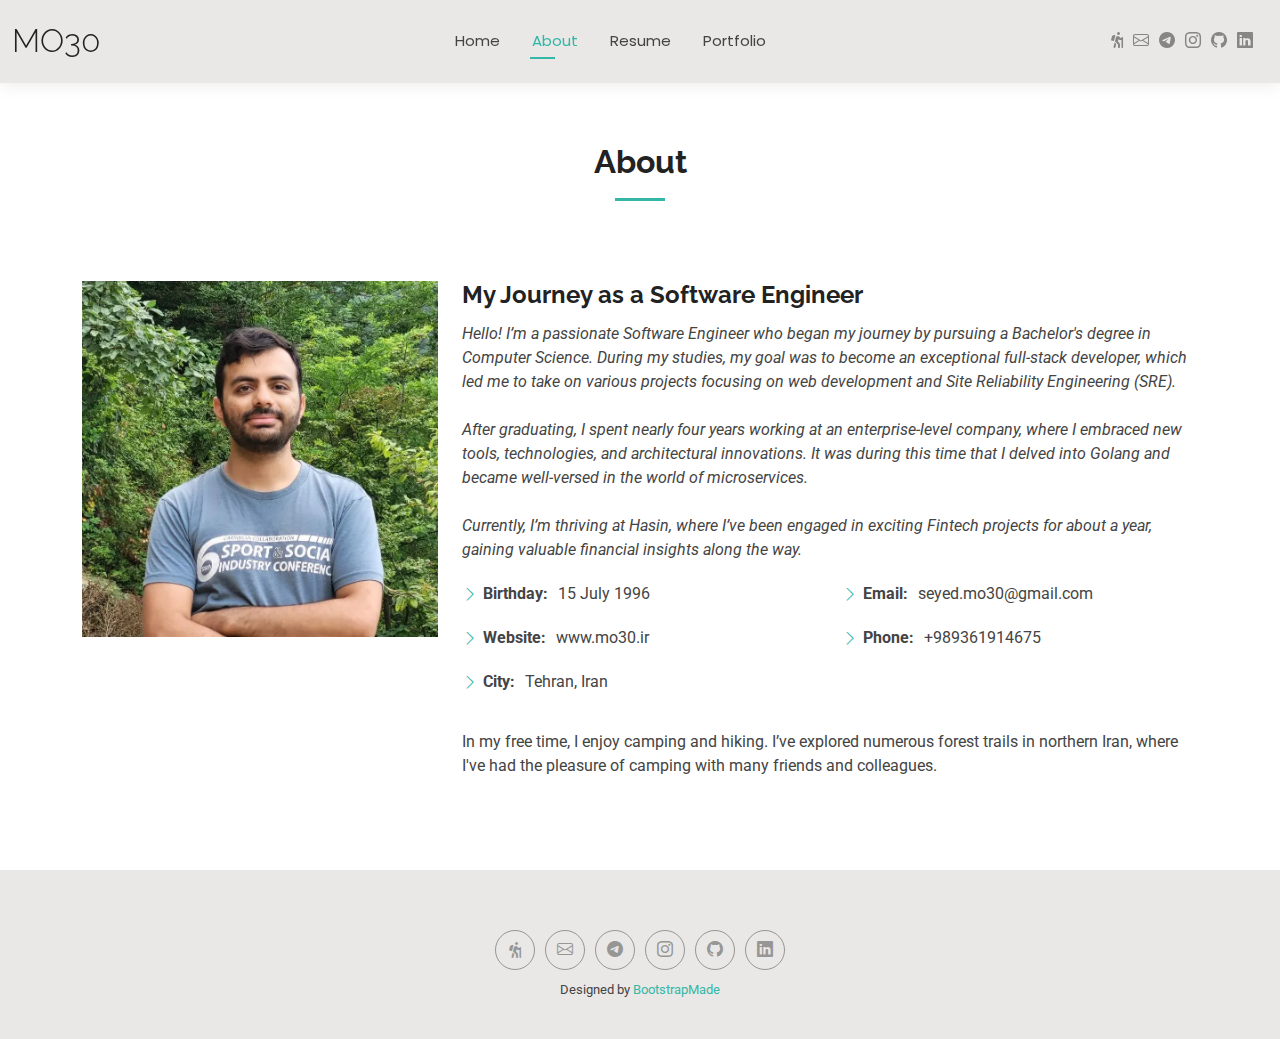
==== commit 71ad6640: "." ====
--- a/about.html
+++ b/about.html
@@ -4,14 +4,29 @@
 <head>
   <meta charset="utf-8">
   <meta content="width=device-width, initial-scale=1.0" name="viewport">
-  <title>About - MO30  Page</title>
-  <meta name="description" content="">
-  <meta name="keywords" content="">
+  <title>About - MO30 | Seyed Mostafa Hosseini | سید مصطفی حسینی</title>
+<!-- Meta Descriptions -->
+<meta name="description" content="Learn more about MO30, the personal website of Seyed Mostafa Hosseini, a software engineer from Tehran, Iran, specializing in Golang, microservices, and Fintech solutions.">
+<meta name="keywords" content="MO30, Seyed Mostafa Hosseini, سید مصطفی حسینی, Golang, microservices, software engineer, Tehran, Iran, seyed.mo30, mo30.ir">
+<meta name="author" content="Seyed Mostafa Hosseini">
+<meta name="robots" content="index, follow">
+
+<!-- Social Sharing Meta -->
+<meta property="og:title" content="About MO30 | Seyed Mostafa Hosseini | سید مصطفی حسینی">
+<meta property="og:description" content="Discover MO30 - the journey of Seyed Mostafa Hosseini, a passionate software engineer specializing in Golang, microservices, and Fintech.">
+<meta property="og:image" content="assets/img/profile-img.jpg">
+<meta property="og:url" content="https://www.mo30.ir">
+<meta property="og:type" content="website">
+<meta property="og:locale" content="fa_IR">
+
 
   <!-- Favicons -->
   <link href="assets/img/favicon.png" rel="icon">
   <link href="assets/img/apple-touch-icon.png" rel="apple-touch-icon">
 
+  <link href="https://cdnjs.cloudflare.com/ajax/libs/font-awesome/6.0.0/css/all.min.css" rel="stylesheet">
+
+  
   <!-- Fonts -->
   <link href="https://fonts.googleapis.com" rel="preconnect">
   <link href="https://fonts.gstatic.com" rel="preconnect" crossorigin>
@@ -34,6 +49,32 @@
   * Author: BootstrapMade.com
   * License: https://bootstrapmade.com/license/
   ======================================================== -->
+
+
+  <!-- Schema Markup -->
+  <script type="application/ld+json">
+    {
+      "@context": "https://schema.org",
+      "@type": "Person",
+      "name": "Seyed Mostafa Hosseini",
+      "url": "https://www.mo30.ir",
+      "image": "assets/img/profile-img.jpg",
+      "sameAs": [
+        "https://instagram.com/seyedmo30",
+        "https://linkedin.com/in/mo30",
+        "https://t.me/seyed_mo30",
+        "https://www.wikiloc.com/wikiloc/user.do?id=6626460",
+        "https://github.com/seyedmo30"
+      ],
+      "jobTitle": "Software Engineer",
+      "address": {
+        "@type": "PostalAddress",
+        "addressLocality": "Tehran",
+        "addressCountry": "IR"
+      }
+    }
+  </script>
+  
 </head>
 
 <body class="about-page">
@@ -61,10 +102,11 @@
       </nav>
 
       <div class="header-social-links">
-        <a href="https://www.wikiloc.com/wikiloc/user.do?id=6626460"><i class="bi bi-map"></i></a>
-        <a href="seyed.mo30@gmail.com"><i class="bi bi-envelope"></i></a>
+        <a href="https://www.wikiloc.com/wikiloc/user.do?id=6626460" aria-label="Wikiloc Profile"><i class="fas fa-person-hiking"></i></a>
+        <a href="mailto:seyed.mo30@gmail.com" aria-label="Send an email"><i class="bi bi-envelope"></i></a>
         <a href="https://t.me/seyed_mo30"><i class="bi bi-telegram"></i></a>
         <a href="https://instagram.com/seyedmo30"><i class="bi bi-instagram"></i></a>
+        <a href="https://github.com/seyedmo30"><i class="bi bi-github"></i></a>
         <a href="https://www.linkedin.com/in/mo30/"><i class="bi bi-linkedin"></i></a>
       </div>
 
@@ -85,7 +127,7 @@
 
         <div class="row gy-4 justify-content-center">
           <div class="col-lg-4">
-            <img src="assets/img/profile-img.jpg" class="img-fluid" alt="">
+            <img src="assets/img/profile-img.jpg" class="img-fluid" alt="Profile picture of Seyed Mostafa Hosseini - mo30">
           </div>
           <div class="col-lg-8 content">
             <h2>My Journey as a Software Engineer</h2>
@@ -143,10 +185,11 @@
  
      
       <div class="social-links d-flex justify-content-center">
-        <a href="https://www.wikiloc.com/wikiloc/user.do?id=6626460"><i class="bi bi-map"></i></a>
-        <a href="seyed.mo30@gmail.com"><i class="bi bi-envelope"></i></a>
+        <a href="https://www.wikiloc.com/wikiloc/user.do?id=6626460" aria-label="Wikiloc Profile"><i class="fas fa-person-hiking"></i></a>
+        <a href="mailto:seyed.mo30@gmail.com" aria-label="Send an email"><i class="bi bi-envelope"></i></a>
         <a href="https://t.me/seyed_mo30"><i class="bi bi-telegram"></i></a>
         <a href="https://instagram.com/seyedmo30"><i class="bi bi-instagram"></i></a>
+        <a href="https://github.com/seyedmo30"><i class="bi bi-github"></i></a>
         <a href="https://www.linkedin.com/in/mo30/"><i class="bi bi-linkedin"></i></a>
       </div>
       <div class="credits">
